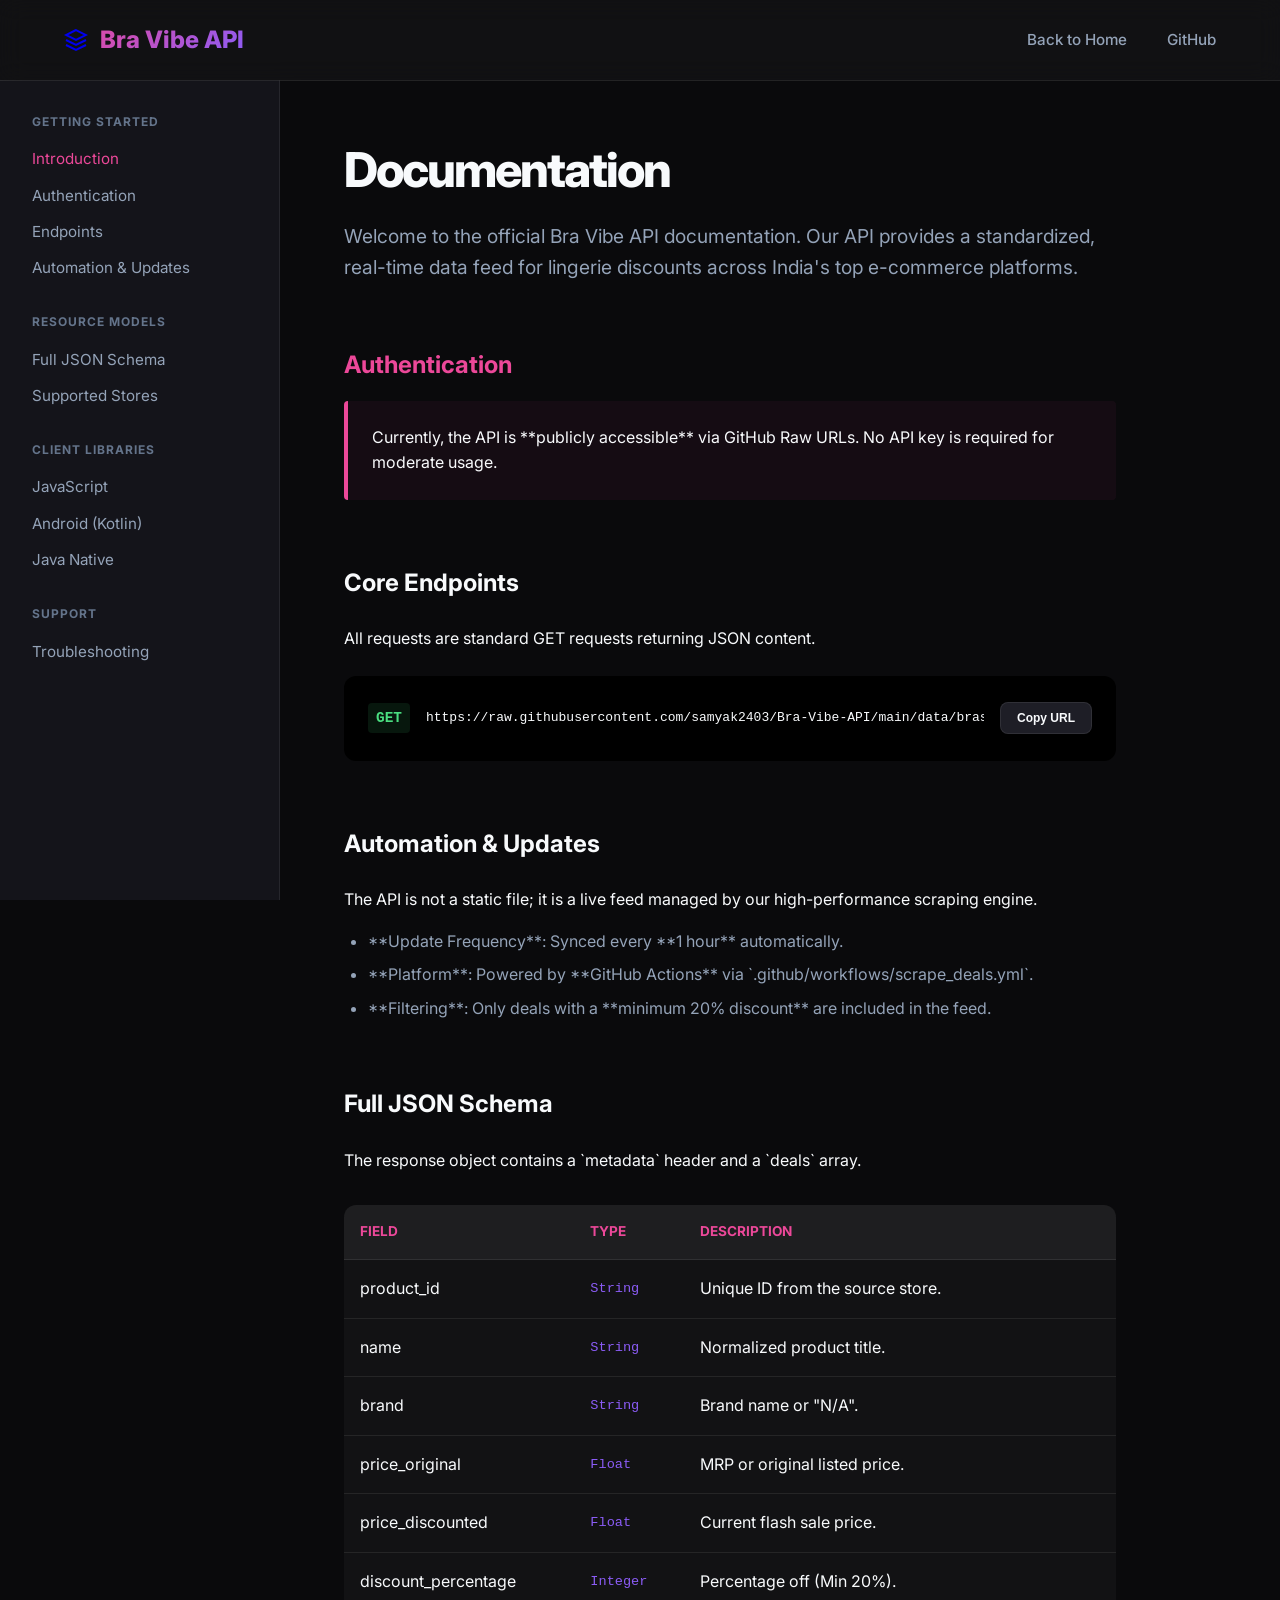
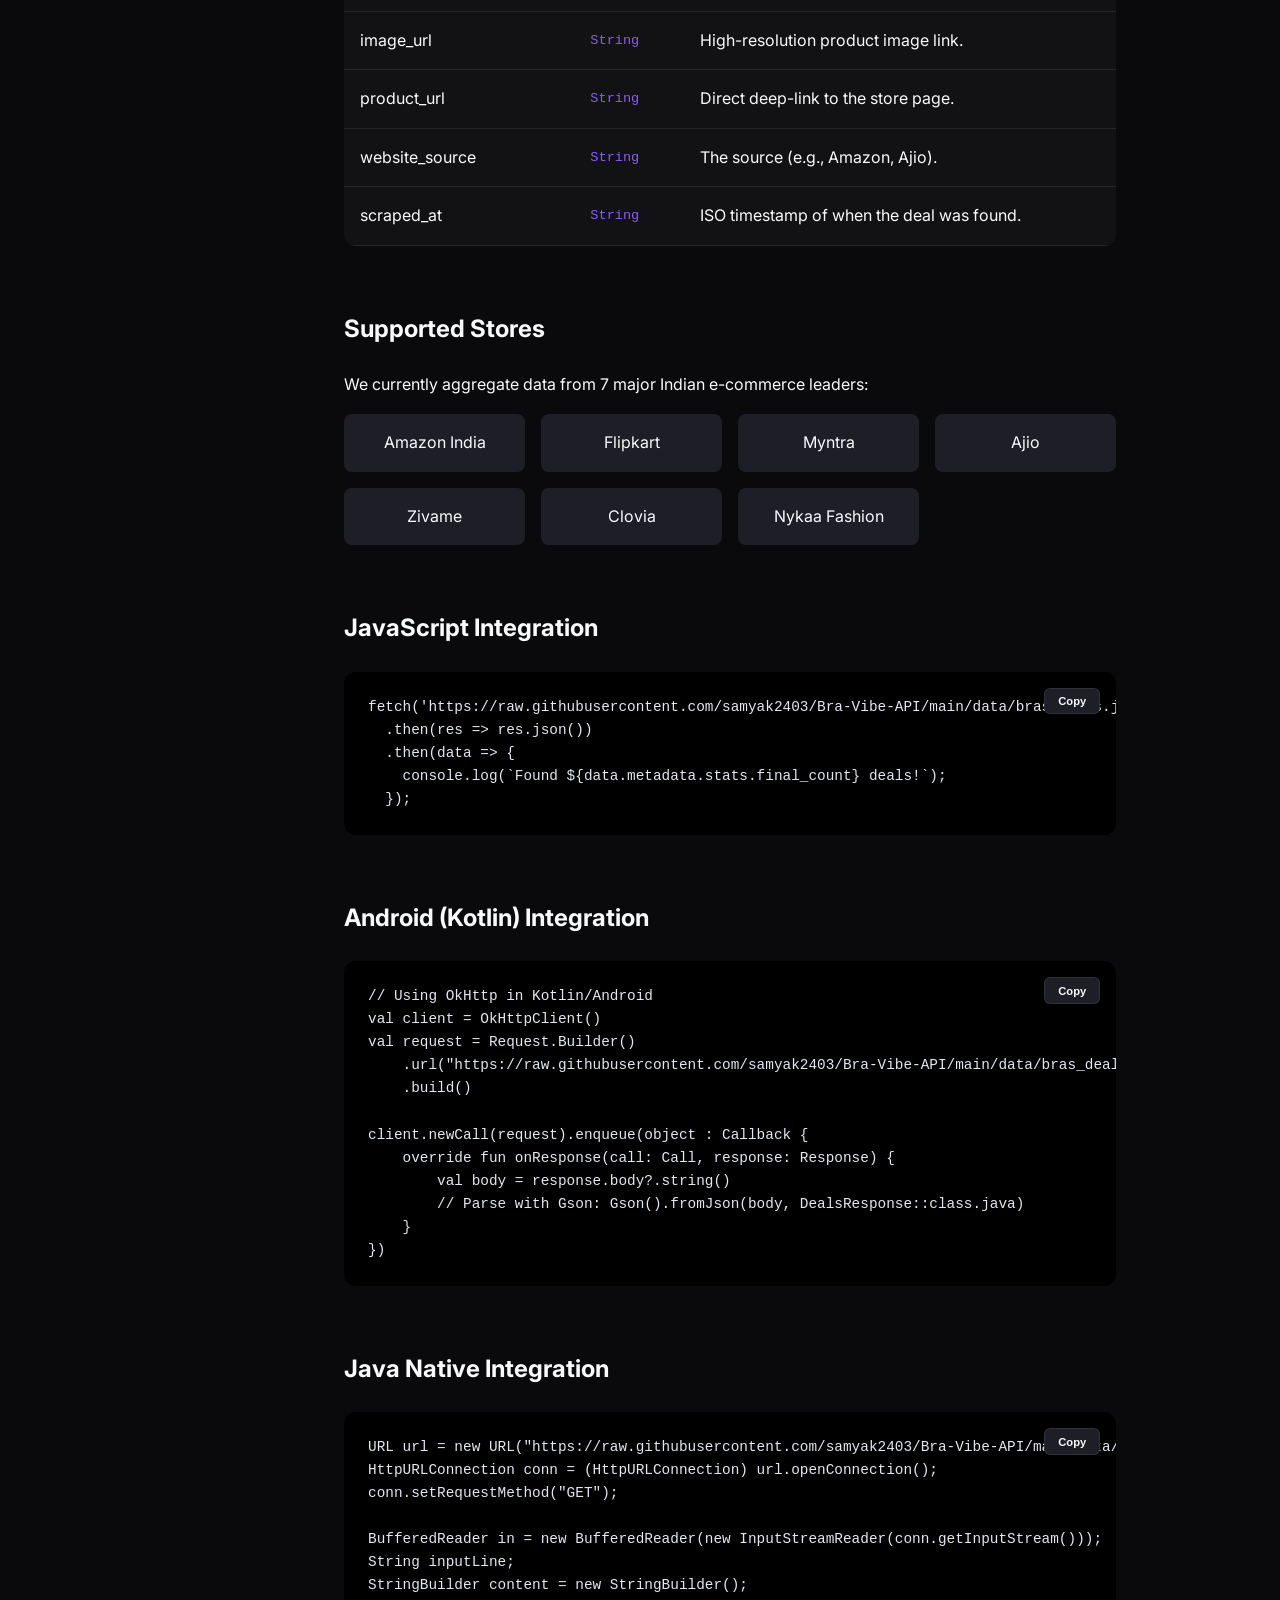
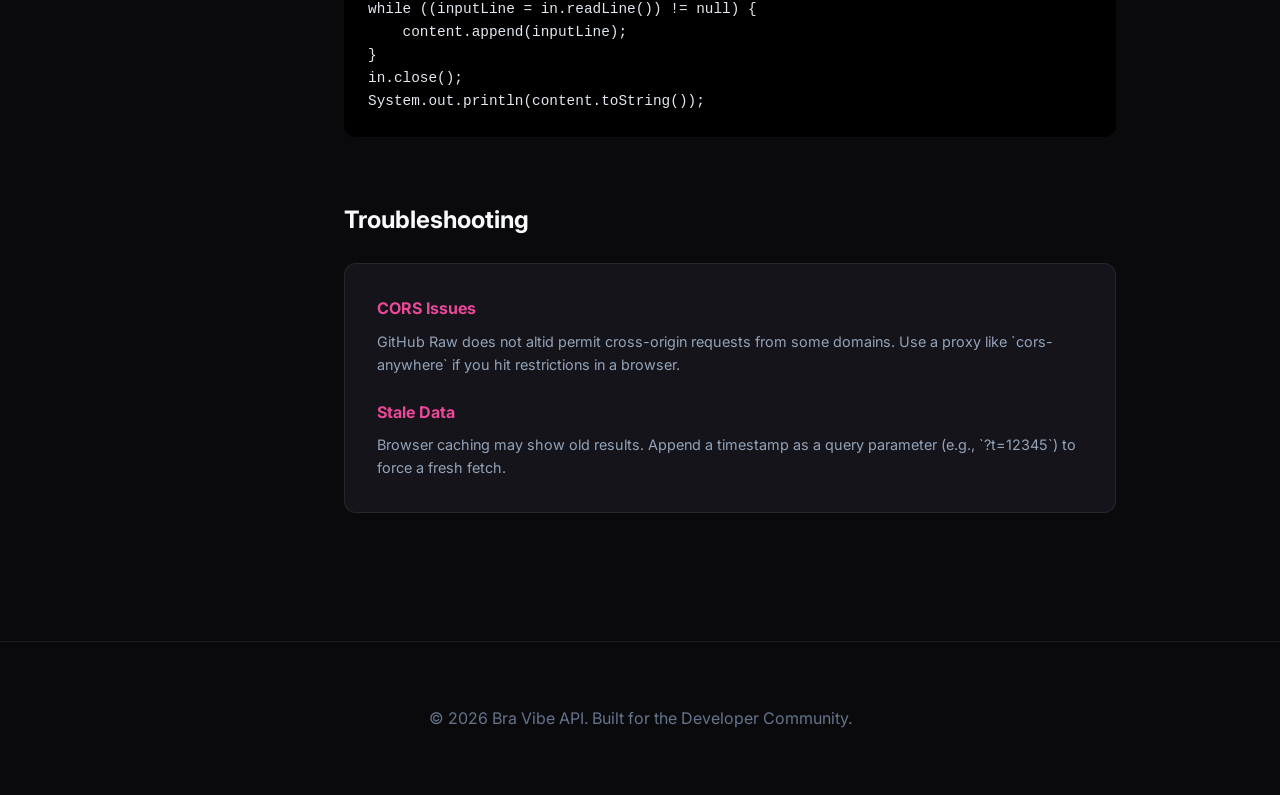
==== website/docs.html @ 84e599df "Final Polish: Refined Documentation UI with one-line endpoint and green GET badge" ====
<!DOCTYPE html>
<html lang="en">
<head>
    <meta charset="UTF-8">
    <meta name="viewport" content="width=device-width, initial-scale=1.0">
    <title>Documentation | Bra Vibe API</title>
    <link rel="stylesheet" href="style.css">
    <style>
        .docs-layout {
            display: grid;
            grid-template-columns: 280px 1fr;
            min-height: 100vh;
            padding-top: 80px;
        }
        aside {
            background: var(--bg-secondary);
            border-right: 1px solid var(--glass-border);
            padding: 2rem;
            position: sticky;
            top: 80px;
            height: calc(100vh - 80px);
            overflow-y: auto;
        }
        .docs-nav-group {
            margin-bottom: 2rem;
        }
        .docs-nav-title {
            font-size: 0.75rem;
            text-transform: uppercase;
            letter-spacing: 1px;
            color: var(--text-muted);
            font-weight: 700;
            margin-bottom: 1rem;
        }
        .docs-nav-link {
            display: block;
            color: var(--text-secondary);
            text-decoration: none;
            font-size: 0.95rem;
            margin-bottom: 0.75rem;
            transition: var(--trans);
        }
        .docs-nav-link:hover, .docs-nav-link.active {
            color: var(--accent-pink);
        }
        .docs-content {
            padding: 4rem;
            max-width: 900px;
        }
        table {
            width: 100%;
            border-collapse: collapse;
            margin: 2rem 0;
            background: var(--glass-bg);
            border-radius: 12px;
            overflow: hidden;
        }
        th, td {
            padding: 1rem;
            text-align: left;
            border-bottom: 1px solid var(--glass-border);
        }
        th {
            background: rgba(255, 255, 255, 0.05);
            color: var(--accent-pink);
            font-size: 0.85rem;
            text-transform: uppercase;
        }
        .param-type {
            color: var(--accent-purple);
            font-family: monospace;
            font-size: 0.85rem;
        }
        @media (max-width: 900px) {
            .docs-layout { grid-template-columns: 1fr; }
            aside { display: none; }
            .docs-content { padding: 2rem; }
        }
    </style>
</head>
<body>

    <!-- Navigation -->
    <nav>
        <div class="container">
            <a href="index.html" class="logo" style="text-decoration: none;">
                <svg class="icon" viewBox="0 0 24 24"><path d="M12 2L2 7l10 5 10-5-10-5zM2 17l10 5 10-5M2 12l10 5 10-5"/></svg>
                Bra Vibe API
            </a>
            <div class="nav-links">
                <a href="index.html">Back to Home</a>
                <a href="https://github.com/samyak2403/Bra-Vibe-API" target="_blank">GitHub</a>
            </div>
        </div>
    </nav>

    <div class="docs-layout">
        <!-- Sidebar Navigation -->
        <aside>
            <div class="docs-nav-group">
                <div class="docs-nav-title">Getting Started</div>
                <a href="#intro" class="docs-nav-link active">Introduction</a>
                <a href="#authentication" class="docs-nav-link">Authentication</a>
                <a href="#endpoints" class="docs-nav-link">Endpoints</a>
                <a href="#automation" class="docs-nav-link">Automation & Updates</a>
            </div>
            <div class="docs-nav-group">
                <div class="docs-nav-title">Resource Models</div>
                <a href="#schema" class="docs-nav-link">Full JSON Schema</a>
                <a href="#stores" class="docs-nav-link">Supported Stores</a>
            </div>
            <div class="docs-nav-group">
                <div class="docs-nav-title">Client Libraries</div>
                <a href="#javascript" class="docs-nav-link">JavaScript</a>
                <a href="#kotlin" class="docs-nav-link">Android (Kotlin)</a>
                <a href="#java" class="docs-nav-link">Java Native</a>
            </div>
            <div class="docs-nav-group">
                <div class="docs-nav-title">Support</div>
                <a href="#troubleshooting" class="docs-nav-link">Troubleshooting</a>
            </div>
        </aside>

        <!-- Main Content -->
        <main class="docs-content">
            <section id="intro" style="padding: 0; margin-bottom: 4rem;">
                <h1 style="font-size: 3rem; margin-bottom: 1.5rem;">Documentation</h1>
                <p style="font-size: 1.2rem; color: var(--text-secondary);">Welcome to the official Bra Vibe API documentation. Our API provides a standardized, real-time data feed for lingerie discounts across India's top e-commerce platforms.</p>
            </section>

            <section id="authentication" style="padding: 0; margin-bottom: 4rem;">
                <h2 style="color: var(--accent-pink); margin-bottom: 1rem;">Authentication</h2>
                <div style="background: rgba(236, 72, 153, 0.05); padding: 1.5rem; border-left: 4px solid var(--accent-pink); border-radius: 4px;">
                    Currently, the API is **publicly accessible** via GitHub Raw URLs. No API key is required for moderate usage.
                </div>
            </section>

            <section id="endpoints" style="padding: 0; margin-bottom: 4rem;">
                <h2 style="margin-bottom: 1.5rem;">Core Endpoints</h2>
                <p>All requests are standard GET requests returning JSON content.</p>
                <div class="code-block" style="display: flex; gap: 1rem; align-items: center; overflow-x: auto;">
                    <span style="color: #4ade80; font-weight: 800; font-family: monospace; font-size: 0.9rem; background: rgba(74, 222, 128, 0.1); padding: 0.2rem 0.5rem; border-radius: 4px; white-space: nowrap;">GET</span>
                    <code id="endpoint-url" style="flex-grow: 1; white-space: nowrap; overflow-x: auto; padding: 0.5rem 0;">https://raw.githubusercontent.com/samyak2403/Bra-Vibe-API/main/data/bras_deals.json</code>
                    <button class="btn" onclick="copyText('endpoint-url', this)" style="padding: 0.5rem 1rem; font-size: 0.75rem; background: var(--bg-accent); color: var(--text-primary); border: 1px solid var(--glass-border); border-radius: 8px; cursor: pointer; white-space: nowrap;">Copy URL</button>
                </div>
            </section>

            <section id="automation" style="padding: 0; margin-bottom: 4rem;">
                <h2 style="margin-bottom: 1.5rem;">Automation & Updates</h2>
                <p style="margin-bottom: 1rem;">The API is not a static file; it is a live feed managed by our high-performance scraping engine.</p>
                <ul style="color: var(--text-secondary); margin-left: 1.5rem;">
                    <li style="margin-bottom: 0.5rem;">**Update Frequency**: Synced every **1 hour** automatically.</li>
                    <li style="margin-bottom: 0.5rem;">**Platform**: Powered by **GitHub Actions** via `.github/workflows/scrape_deals.yml`.</li>
                    <li style="margin-bottom: 0.5rem;">**Filtering**: Only deals with a **minimum 20% discount** are included in the feed.</li>
                </ul>
            </section>

            <section id="schema" style="padding: 0; margin-bottom: 4rem;">
                <h2 style="margin-bottom: 1.5rem;">Full JSON Schema</h2>
                <p>The response object contains a `metadata` header and a `deals` array.</p>
                <table>
                    <thead>
                        <tr>
                            <th>Field</th>
                            <th>Type</th>
                            <th>Description</th>
                        </tr>
                    </thead>
                    <tbody>
                        <tr><td>product_id</td><td class="param-type">String</td><td>Unique ID from the source store.</td></tr>
                        <tr><td>name</td><td class="param-type">String</td><td>Normalized product title.</td></tr>
                        <tr><td>brand</td><td class="param-type">String</td><td>Brand name or "N/A".</td></tr>
                        <tr><td>price_original</td><td class="param-type">Float</td><td>MRP or original listed price.</td></tr>
                        <tr><td>price_discounted</td><td class="param-type">Float</td><td>Current flash sale price.</td></tr>
                        <tr><td>discount_percentage</td><td class="param-type">Integer</td><td>Percentage off (Min 20%).</td></tr>
                        <tr><td>image_url</td><td class="param-type">String</td><td>High-resolution product image link.</td></tr>
                        <tr><td>product_url</td><td class="param-type">String</td><td>Direct deep-link to the store page.</td></tr>
                        <tr><td>website_source</td><td class="param-type">String</td><td>The source (e.g., Amazon, Ajio).</td></tr>
                        <tr><td>scraped_at</td><td class="param-type">String</td><td>ISO timestamp of when the deal was found.</td></tr>
                    </tbody>
                </table>
            </section>

            <section id="stores" style="padding: 0; margin-bottom: 4rem;">
                <h2 style="margin-bottom: 1.5rem;">Supported Stores</h2>
                <p style="margin-bottom: 1rem;">We currently aggregate data from 7 major Indian e-commerce leaders:</p>
                <div style="display: grid; grid-template-columns: repeat(auto-fill, minmax(150px, 1fr)); gap: 1rem;">
                    <div style="background: var(--bg-accent); padding: 1rem; border-radius: 8px; text-align: center;">Amazon India</div>
                    <div style="background: var(--bg-accent); padding: 1rem; border-radius: 8px; text-align: center;">Flipkart</div>
                    <div style="background: var(--bg-accent); padding: 1rem; border-radius: 8px; text-align: center;">Myntra</div>
                    <div style="background: var(--bg-accent); padding: 1rem; border-radius: 8px; text-align: center;">Ajio</div>
                    <div style="background: var(--bg-accent); padding: 1rem; border-radius: 8px; text-align: center;">Zivame</div>
                    <div style="background: var(--bg-accent); padding: 1rem; border-radius: 8px; text-align: center;">Clovia</div>
                    <div style="background: var(--bg-accent); padding: 1rem; border-radius: 8px; text-align: center;">Nykaa Fashion</div>
                </div>
            </section>

            <section id="javascript" style="padding: 0; margin-bottom: 4rem;">
                <h2 style="margin-bottom: 1rem;">JavaScript Integration</h2>
                <div class="code-block" style="position: relative;">
                    <button class="btn" onclick="copyText('js-code', this)" style="position: absolute; top: 1rem; right: 1rem; padding: 0.4rem 0.8rem; font-size: 0.7rem; background: var(--bg-accent); color: var(--text-primary); border: 1px solid var(--glass-border); border-radius: 6px; cursor: pointer;">Copy</button>
<pre id="js-code">
fetch('https://raw.githubusercontent.com/samyak2403/Bra-Vibe-API/main/data/bras_deals.json')
  .then(res => res.json())
  .then(data => {
    console.log(`Found ${data.metadata.stats.final_count} deals!`);
  });
</pre>
                </div>
            </section>

            <section id="kotlin" style="padding: 0; margin-bottom: 4rem;">
                <h2 style="margin-bottom: 1rem;">Android (Kotlin) Integration</h2>
                <div class="code-block" style="position: relative;">
                    <button class="btn" onclick="copyText('kotlin-code', this)" style="position: absolute; top: 1rem; right: 1rem; padding: 0.4rem 0.8rem; font-size: 0.7rem; background: var(--bg-accent); color: var(--text-primary); border: 1px solid var(--glass-border); border-radius: 6px; cursor: pointer;">Copy</button>
<pre id="kotlin-code">
// Using OkHttp in Kotlin/Android
val client = OkHttpClient()
val request = Request.Builder()
    .url("https://raw.githubusercontent.com/samyak2403/Bra-Vibe-API/main/data/bras_deals.json")
    .build()

client.newCall(request).enqueue(object : Callback {
    override fun onResponse(call: Call, response: Response) {
        val body = response.body?.string()
        // Parse with Gson: Gson().fromJson(body, DealsResponse::class.java)
    }
})
</pre>
                </div>
            </section>

            <section id="java" style="padding: 0; margin-bottom: 4rem;">
                <h2 style="margin-bottom: 1rem;">Java Native Integration</h2>
                <div class="code-block" style="position: relative;">
                    <button class="btn" onclick="copyText('java-code', this)" style="position: absolute; top: 1rem; right: 1rem; padding: 0.4rem 0.8rem; font-size: 0.7rem; background: var(--bg-accent); color: var(--text-primary); border: 1px solid var(--glass-border); border-radius: 6px; cursor: pointer;">Copy</button>
<pre id="java-code">
URL url = new URL("https://raw.githubusercontent.com/samyak2403/Bra-Vibe-API/main/data/bras_deals.json");
HttpURLConnection conn = (HttpURLConnection) url.openConnection();
conn.setRequestMethod("GET");

BufferedReader in = new BufferedReader(new InputStreamReader(conn.getInputStream()));
String inputLine;
StringBuilder content = new StringBuilder();
while ((inputLine = in.readLine()) != null) {
    content.append(inputLine);
}
in.close();
System.out.println(content.toString());
</pre>
                </div>
            </section>

            <section id="troubleshooting" style="padding: 0; margin-bottom: 4rem;">
                <h2 style="margin-bottom: 1.5rem;">Troubleshooting</h2>
                <div style="background: var(--bg-secondary); border: 1px solid var(--glass-border); padding: 2rem; border-radius: 12px;">
                    <div style="margin-bottom: 1.5rem;">
                        <h4 style="color: var(--accent-pink); margin-bottom: 0.5rem;">CORS Issues</h4>
                        <p style="color: var(--text-secondary); font-size: 0.9rem;">GitHub Raw does not altid permit cross-origin requests from some domains. Use a proxy like `cors-anywhere` if you hit restrictions in a browser.</p>
                    </div>
                    <div>
                        <h4 style="color: var(--accent-pink); margin-bottom: 0.5rem;">Stale Data</h4>
                        <p style="color: var(--text-secondary); font-size: 0.9rem;">Browser caching may show old results. Append a timestamp as a query parameter (e.g., `?t=12345`) to force a fresh fetch.</p>
                    </div>
                </div>
            </section>
        </main>
    </div>

    <footer>
        <div class="container">
            <p>&copy; 2026 Bra Vibe API. Built for the Developer Community.</p>
        </div>
    </footer>

    <script>
        // Use IntersectionObserver for ScrollSpy
        const navLinks = document.querySelectorAll('.docs-nav-link');
        const sections = document.querySelectorAll('main section');

        const observerOptions = {
            root: null,
            rootMargin: '-10% 0px -80% 0px', // Detect when section is near top
            threshold: 0
        };

        const observer = new IntersectionObserver((entries) => {
            entries.forEach(entry => {
                if (entry.isIntersecting) {
                    const id = entry.target.getAttribute('id');
                    
                    navLinks.forEach(link => {
                        link.classList.remove('active');
                        if (link.getAttribute('href') === `#${id}`) {
                            link.classList.add('active');
                        }
                    });
                }
            });
        }, observerOptions);

        sections.forEach(section => observer.observe(section));

        // Copy Feature
        function copyText(elementId, btn) {
            const text = document.getElementById(elementId).innerText;
            navigator.clipboard.writeText(text).then(() => {
                const originalText = btn.innerText;
                btn.innerText = 'Copied!';
                btn.style.color = 'var(--accent-pink)';
                btn.style.borderColor = 'var(--accent-pink)';
                setTimeout(() => {
                    btn.innerText = originalText;
                    btn.style.color = 'var(--text-primary)';
                    btn.style.borderColor = 'var(--glass-border)';
                }, 2000);
            });
        }

        // Disable the tab-switching display:none logic to allow standard scrolling docs
        function showSnippet(lang) {
            // Smooth scroll to the specific integration section
            const target = document.getElementById(lang);
            if (target) {
                target.scrollIntoView({ behavior: 'smooth', block: 'start' });
            }
        }
    </script>
</body>
</html>
---- website/style.css ----
@import url('https://fonts.googleapis.com/css2?family=Inter:wght@300;400;500;600;700;800&display=swap');

:root {
    --bg-main: #0a0a0c;
    --bg-secondary: #14141a;
    --bg-accent: #1e1e26;
    --accent-pink: #ec4899;
    --accent-purple: #8b5cf6;
    --text-primary: #f8fafc;
    --text-secondary: #94a3b8;
    --text-muted: #64748b;
    --glass-bg: rgba(255, 255, 255, 0.03);
    --glass-border: rgba(255, 255, 255, 0.08);
    --card-shadow: 0 10px 30px -10px rgba(0, 0, 0, 0.5);
    --trans: all 0.3s cubic-bezier(0.4, 0, 0.2, 1);
}

* {
    margin: 0;
    padding: 0;
    box-sizing: border-box;
    scroll-behavior: smooth;
}

body {
    background-color: var(--bg-main);
    color: var(--text-primary);
    font-family: 'Inter', -apple-system, sans-serif;
    line-height: 1.6;
    overflow-x: hidden;
}

/* --- Layout --- */
.container {
    max-width: 1200px;
    margin: 0 auto;
    padding: 0 1.5rem;
}

section {
    padding: 6rem 0;
}

/* --- Navigation --- */
nav {
    position: fixed;
    top: 0;
    width: 100%;
    backdrop-filter: blur(12px);
    background: var(--glass-bg);
    border-bottom: 1px solid var(--glass-border);
    z-index: 1000;
}

nav .container {
    height: 80px;
    display: flex;
    justify-content: space-between;
    align-items: center;
}

.logo {
    display: flex;
    align-items: center;
    gap: 0.75rem;
    font-weight: 800;
    font-size: 1.5rem;
    background: linear-gradient(135deg, var(--accent-pink), var(--accent-purple));
    -webkit-background-clip: text;
    background-clip: text;
    -webkit-text-fill-color: transparent;
}

.nav-links {
    display: flex;
    gap: 2.5rem;
}

.nav-links a {
    color: var(--text-secondary);
    text-decoration: none;
    font-weight: 500;
    font-size: 0.95rem;
    transition: var(--trans);
}

.nav-links a:hover {
    color: var(--accent-pink);
}

/* --- Hero --- */
.hero {
    min-height: 90vh;
    display: flex;
    align-items: center;
    background: radial-gradient(circle at 10% 20%, rgba(236, 72, 153, 0.1) 0%, transparent 40%),
                radial-gradient(circle at 90% 80%, rgba(139, 92, 246, 0.1) 0%, transparent 40%);
}

.hero-inner {
    max-width: 800px;
    margin: 0 auto;
    text-align: center;
}

h1 {
    font-size: 4.5rem;
    font-weight: 800;
    letter-spacing: -2px;
    line-height: 1.1;
    margin-bottom: 1.5rem;
}

.gradient-text {
    background: linear-gradient(90deg, #f472b6, #a78bfa, #f472b6);
    background-size: 200% auto;
    -webkit-background-clip: text;
    background-clip: text;
    -webkit-text-fill-color: transparent;
    animation: shine 3s linear infinite;
}

@keyframes shine {
    to { background-position: 200% center; }
}

.hero p {
    font-size: 1.25rem;
    color: var(--text-secondary);
    margin-bottom: 3rem;
    max-width: 600px;
    margin-left: auto;
    margin-right: auto;
}

.btn {
    display: inline-flex;
    align-items: center;
    padding: 1rem 2.5rem;
    border-radius: 99px;
    font-weight: 600;
    text-decoration: none;
    transition: var(--trans);
    cursor: pointer;
}

.btn-primary {
    background: linear-gradient(135deg, var(--accent-pink), var(--accent-purple));
    color: white;
    border: none;
    box-shadow: 0 10px 20px -5px rgba(236, 72, 153, 0.3);
}

.btn-primary:hover {
    transform: translateY(-3px);
    box-shadow: 0 15px 30px -5px rgba(236, 72, 153, 0.4);
}

/* --- Product Cards --- */
.deals-grid {
    display: grid;
    grid-template-columns: repeat(auto-fill, minmax(280px, 1fr));
    gap: 2rem;
}

.product-card {
    background: var(--bg-secondary);
    border: 1px solid var(--glass-border);
    border-radius: 20px;
    overflow: hidden;
    transition: var(--trans);
    position: relative;
}

.product-card:hover {
    transform: translateY(-8px);
    border-color: rgba(236, 72, 153, 0.3);
}

.card-img {
    width: 100%;
    aspect-ratio: 4/5;
    object-fit: cover;
    background: var(--bg-accent);
}

.card-content {
    padding: 1.5rem;
}

.brand-badge {
    display: inline-block;
    padding: 0.25rem 0.75rem;
    background: rgba(139, 92, 246, 0.1);
    color: var(--accent-purple);
    border-radius: 99px;
    font-size: 0.7rem;
    font-weight: 700;
    text-transform: uppercase;
    margin-bottom: 0.75rem;
}

.product-name {
    font-size: 1.1rem;
    font-weight: 600;
    margin-bottom: 1rem;
    display: -webkit-box;
    -webkit-line-clamp: 2;
    line-clamp: 2;
    -webkit-box-orient: vertical;
    overflow: hidden;
}

.price-row {
    display: flex;
    align-items: center;
    gap: 1rem;
}

.price-now {
    font-size: 1.4rem;
    font-weight: 800;
    color: var(--accent-pink);
}

.price-old {
    color: var(--text-muted);
    text-decoration: line-through;
    font-size: 0.95rem;
}

.discount-tag {
    position: absolute;
    top: 1rem;
    right: 1rem;
    background: var(--accent-pink);
    color: white;
    padding: 0.4rem 0.8rem;
    border-radius: 10px;
    font-weight: 800;
    font-size: 0.85rem;
}

/* --- Documentation --- */
.docs-container {
    background: var(--bg-secondary);
    border-radius: 24px;
    padding: 4rem;
    border: 1px solid var(--glass-border);
}

.code-block {
    background: #000;
    padding: 1.5rem;
    border-radius: 12px;
    position: relative;
    margin: 1.5rem 0;
    overflow-x: auto;
}

pre {
    color: #e2e8f0;
    font-family: 'Consolas', 'Monaco', monospace;
    font-size: 0.9rem;
}

.lang-tab {
    display: flex;
    gap: 1rem;
    margin-bottom: 1rem;
}

.tab {
    padding: 0.5rem 1rem;
    border-radius: 8px;
    background: var(--bg-accent);
    color: var(--text-secondary);
    cursor: pointer;
    font-size: 0.85rem;
    transition: var(--trans);
}

.tab.active {
    background: var(--accent-pink);
    color: white;
}

/* --- Icons --- */
.icon {
    width: 24px;
    height: 24px;
    stroke: currentColor;
    stroke-width: 2;
    fill: none;
}

/* --- Footer --- */
footer {
    padding: 4rem 0;
    border-top: 1px solid var(--glass-border);
    color: var(--text-muted);
    text-align: center;
}

/* --- Responsiveness --- */
@media (max-width: 768px) {
    h1 { font-size: 2.5rem; }
    .hero p { font-size: 1.1rem; }
    .nav-links { display: none; }
    .docs-container { padding: 2rem; }
}
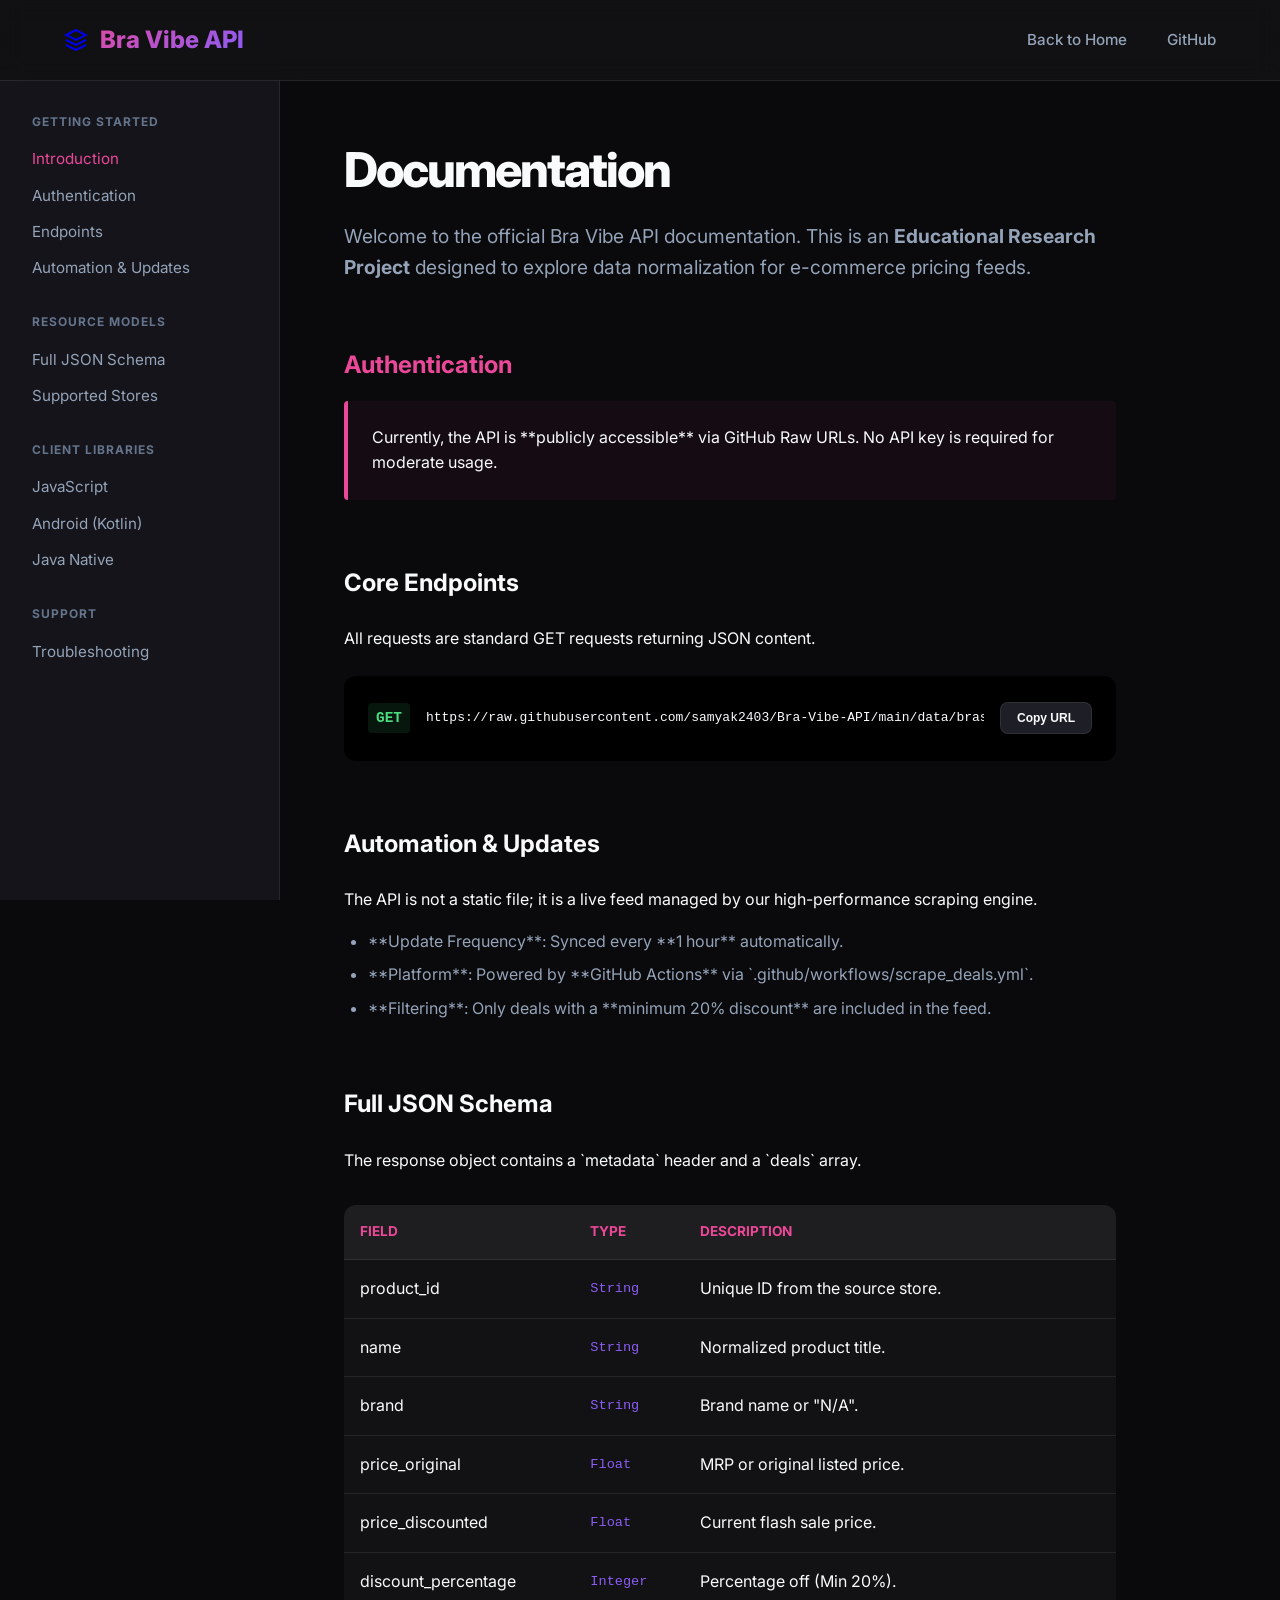
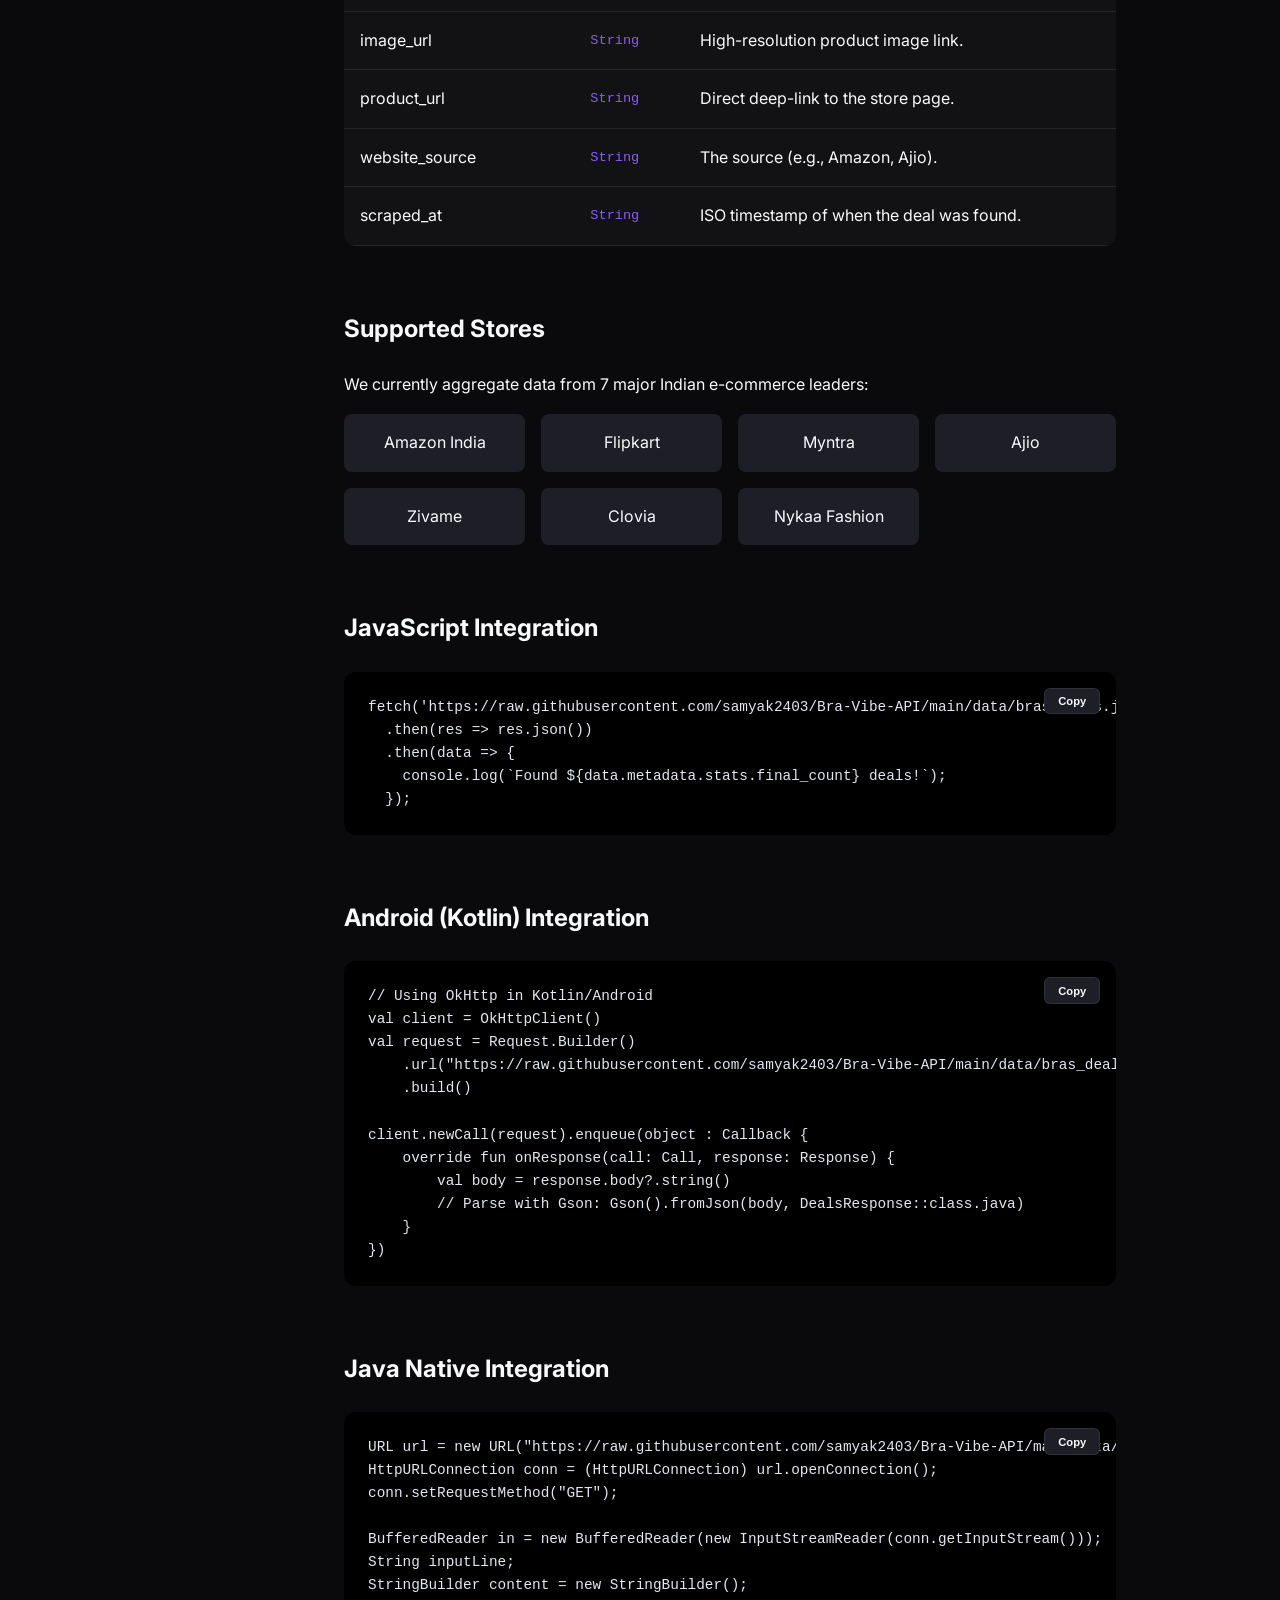
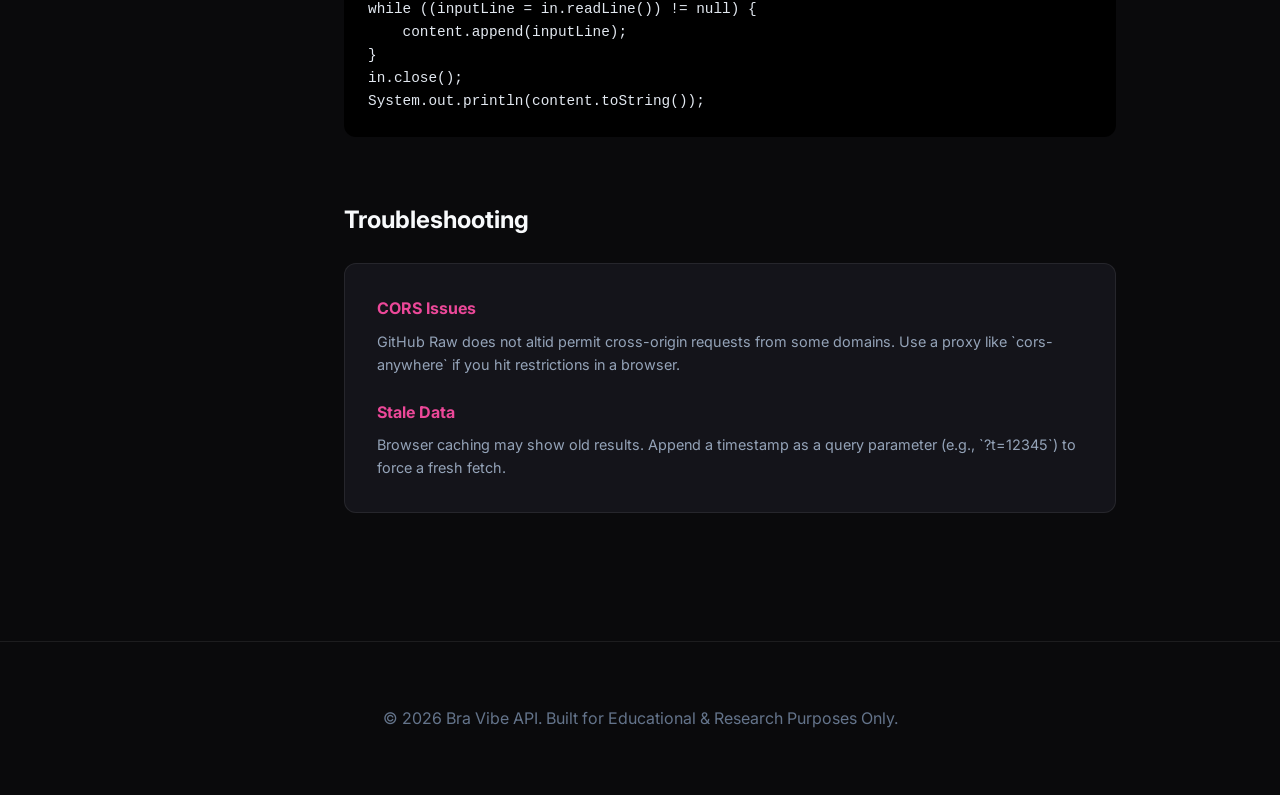
==== commit 872f7180: "Security/Compliance Fix: Added 'Educational Purposes Only' disclaimers to README, home page, and doc" ====
--- a/website/docs.html
+++ b/website/docs.html
@@ -3,7 +3,9 @@
 <head>
     <meta charset="UTF-8">
     <meta name="viewport" content="width=device-width, initial-scale=1.0">
-    <title>Documentation | Bra Vibe API</title>
+    <title>API Documentation | Bra Vibe API</title>
+    <meta name="description" content="Technical documentation for the Bra Vibe API - An Open Source tool for e-commerce data research.">
+    <meta name="author" content="samyak2403">
     <link rel="stylesheet" href="style.css">
     <style>
         .docs-layout {
@@ -125,7 +127,7 @@
         <main class="docs-content">
             <section id="intro" style="padding: 0; margin-bottom: 4rem;">
                 <h1 style="font-size: 3rem; margin-bottom: 1.5rem;">Documentation</h1>
-                <p style="font-size: 1.2rem; color: var(--text-secondary);">Welcome to the official Bra Vibe API documentation. Our API provides a standardized, real-time data feed for lingerie discounts across India's top e-commerce platforms.</p>
+                <p style="font-size: 1.2rem; color: var(--text-secondary);">Welcome to the official Bra Vibe API documentation. This is an <strong>Educational Research Project</strong> designed to explore data normalization for e-commerce pricing feeds.</p>
             </section>
 
             <section id="authentication" style="padding: 0; margin-bottom: 4rem;">
@@ -269,7 +271,7 @@
 
     <footer>
         <div class="container">
-            <p>&copy; 2026 Bra Vibe API. Built for the Developer Community.</p>
+            <p>&copy; 2026 Bra Vibe API. Built for Educational & Research Purposes Only.</p>
         </div>
     </footer>
 
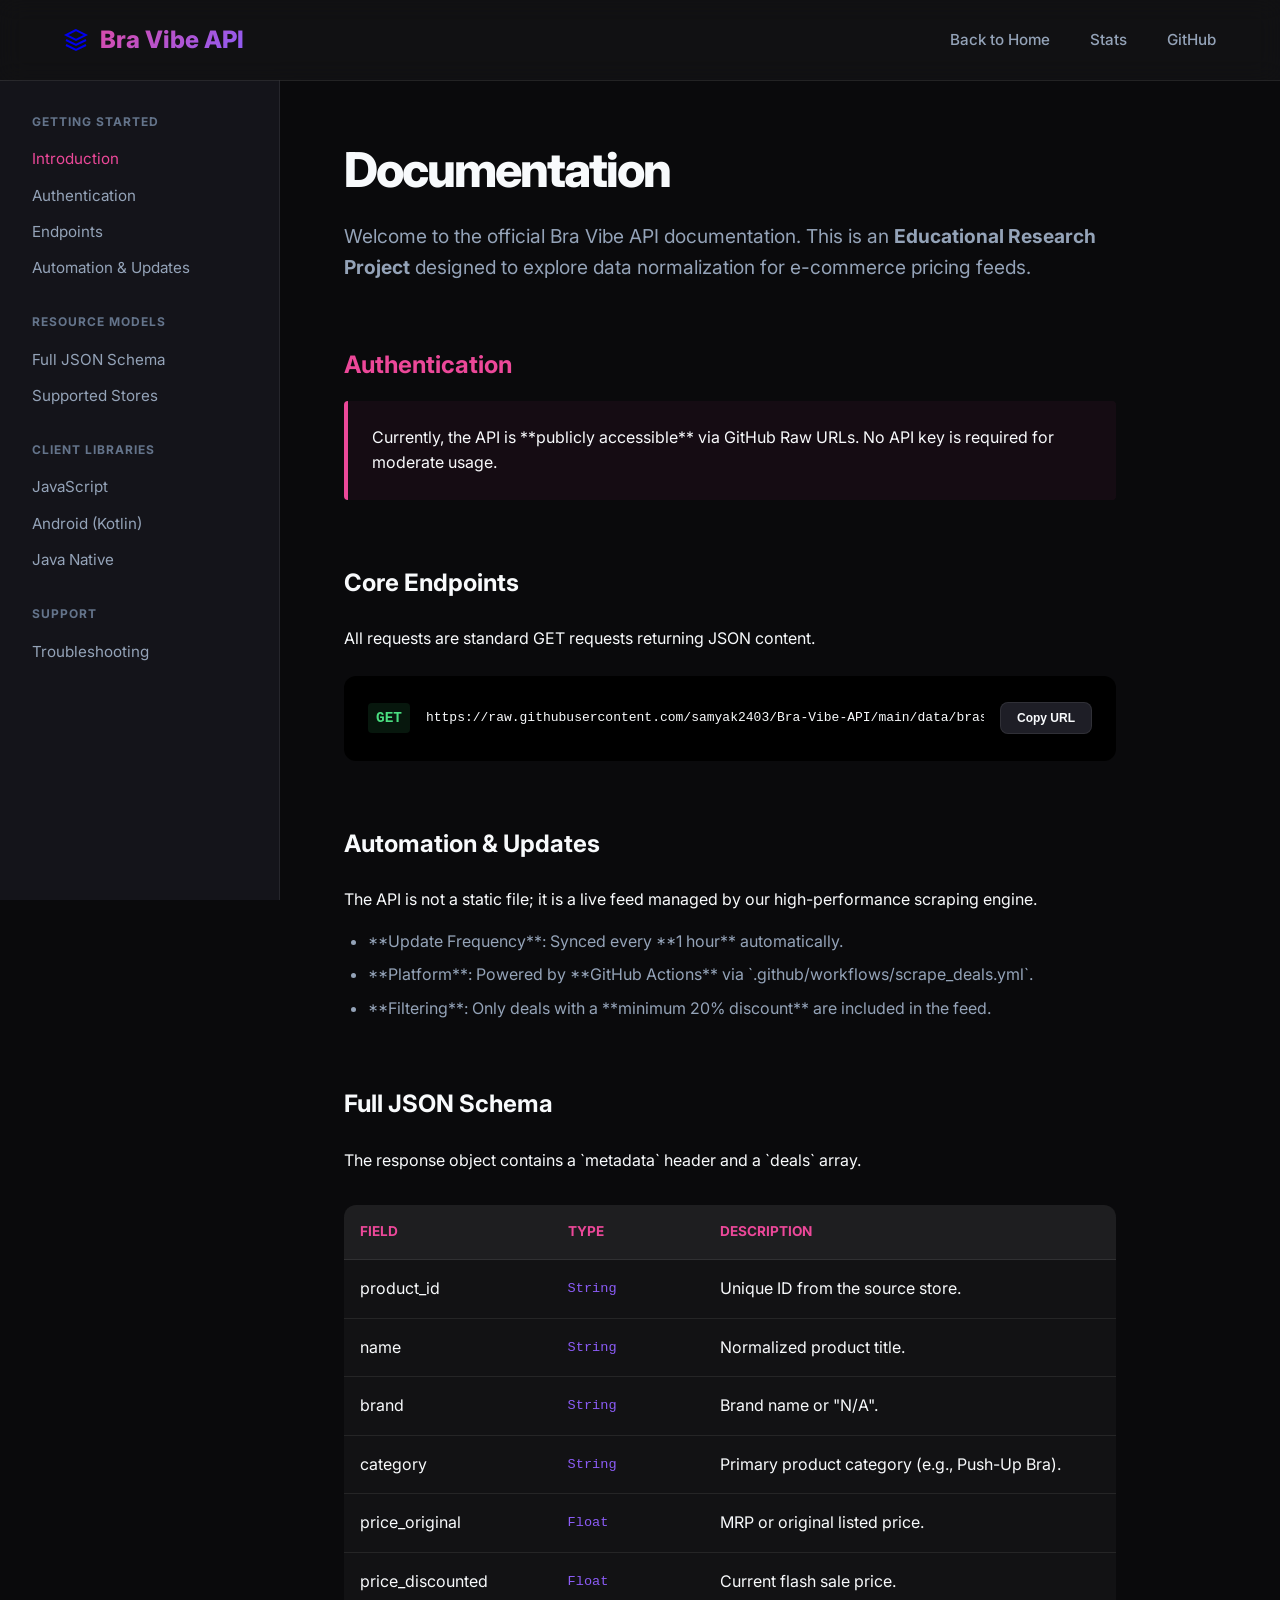
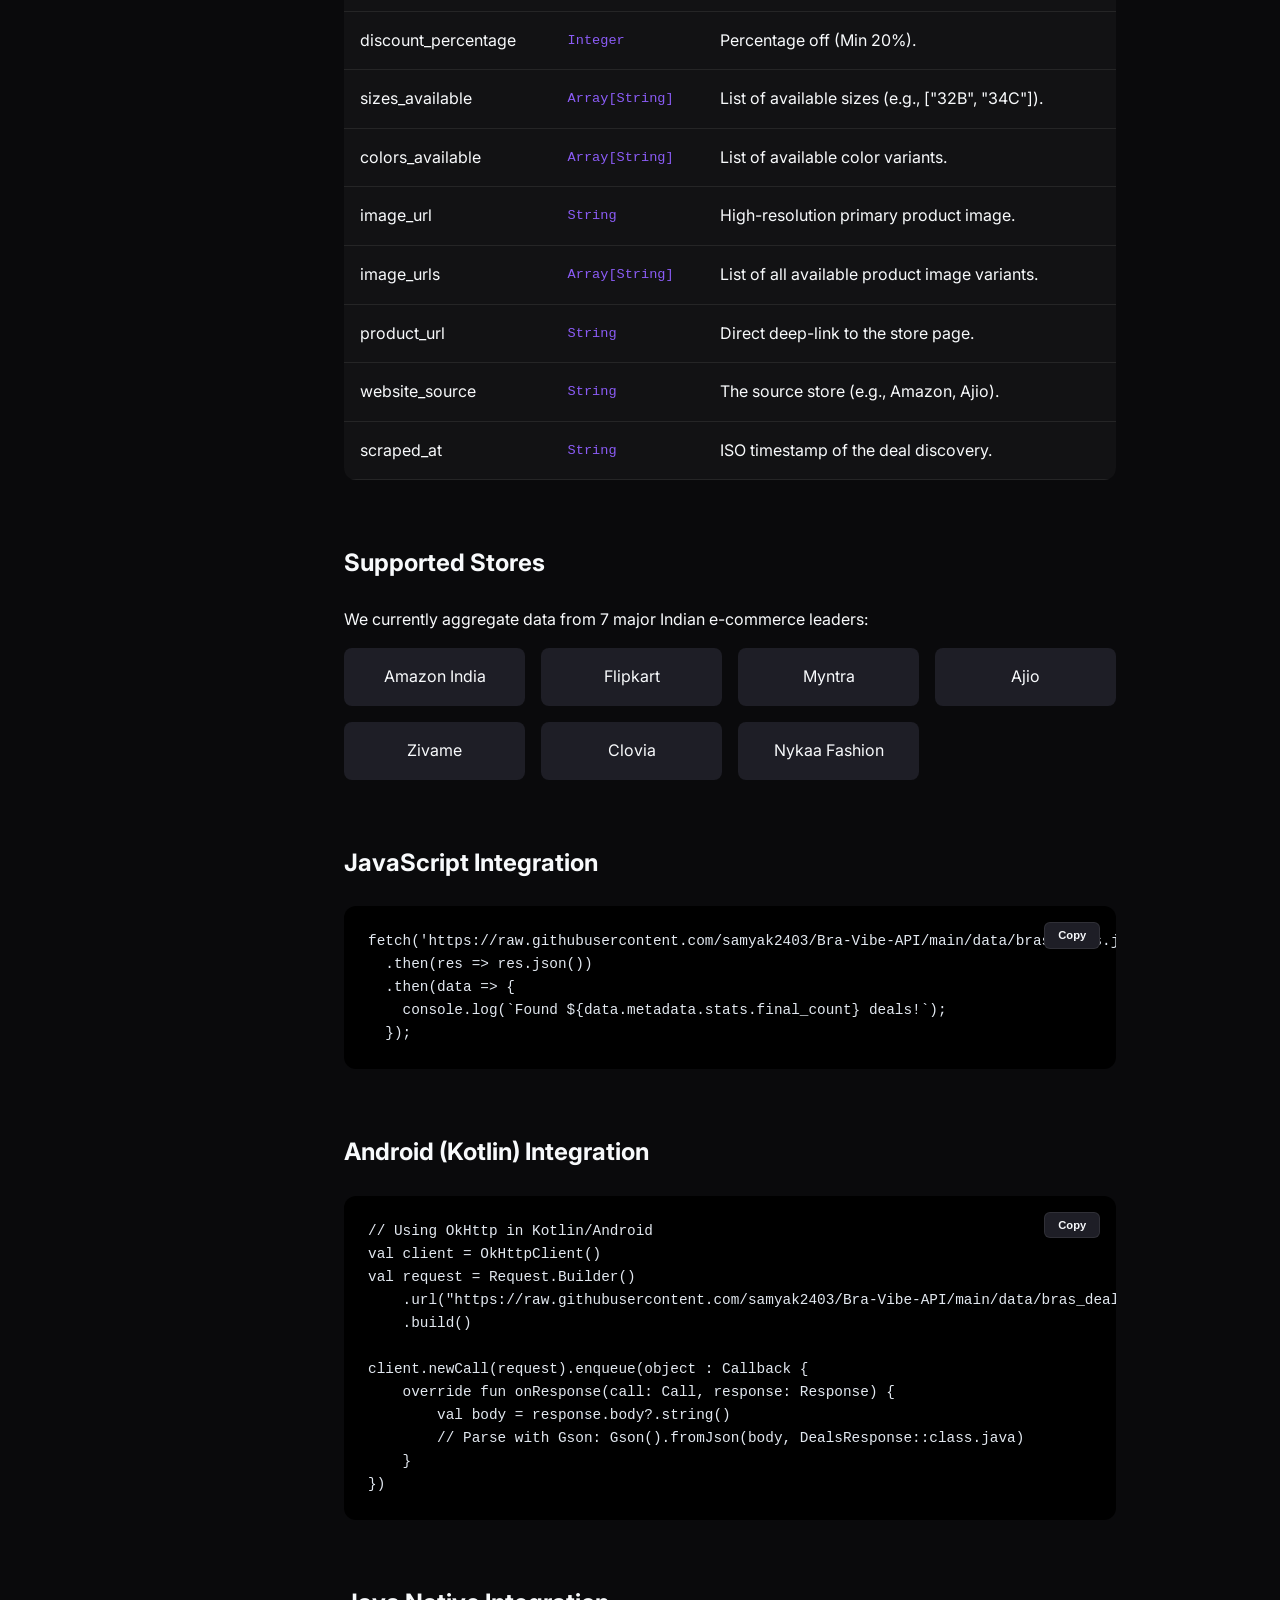
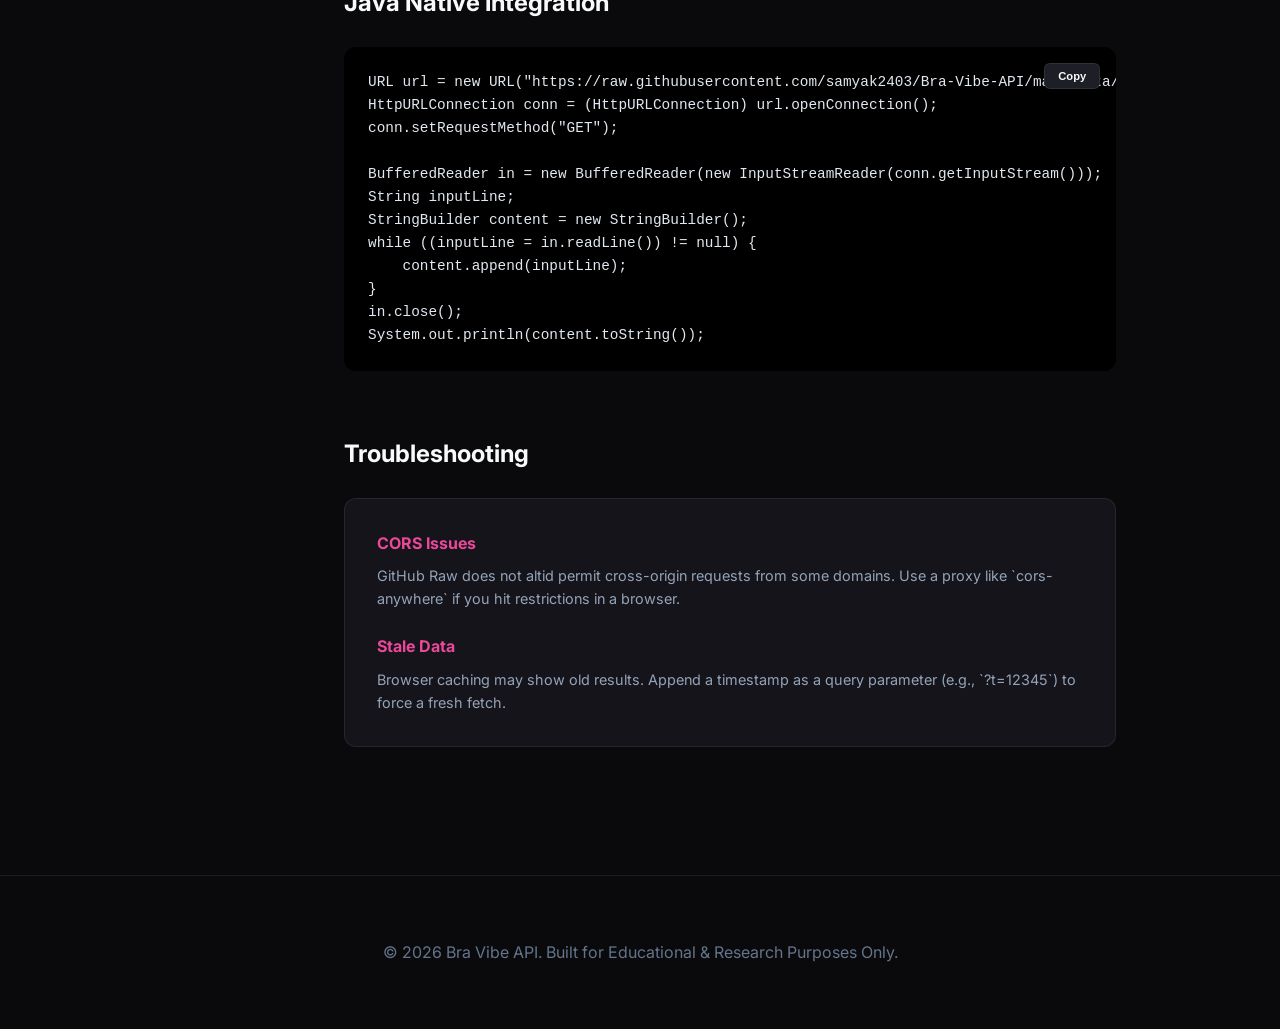
==== commit 02bfcc59: "Update website with stats dashboard and refreshed bra deal data" ====
--- a/website/docs.html
+++ b/website/docs.html
@@ -6,6 +6,7 @@
     <title>API Documentation | Bra Vibe API</title>
     <meta name="description" content="Technical documentation for the Bra Vibe API - An Open Source tool for e-commerce data research.">
     <meta name="author" content="samyak2403">
+    <meta name="keywords" content="Lingerie API, Bra Discounts, India E-commerce API, Bra Vibe API, Scraping Data">
     <link rel="stylesheet" href="style.css">
     <style>
         .docs-layout {
@@ -91,6 +92,7 @@
             </a>
             <div class="nav-links">
                 <a href="index.html">Back to Home</a>
+                <a href="stats.html">Stats</a>
                 <a href="https://github.com/samyak2403/Bra-Vibe-API" target="_blank">GitHub</a>
             </div>
         </div>
@@ -172,13 +174,17 @@
                         <tr><td>product_id</td><td class="param-type">String</td><td>Unique ID from the source store.</td></tr>
                         <tr><td>name</td><td class="param-type">String</td><td>Normalized product title.</td></tr>
                         <tr><td>brand</td><td class="param-type">String</td><td>Brand name or "N/A".</td></tr>
+                        <tr><td>category</td><td class="param-type">String</td><td>Primary product category (e.g., Push-Up Bra).</td></tr>
                         <tr><td>price_original</td><td class="param-type">Float</td><td>MRP or original listed price.</td></tr>
                         <tr><td>price_discounted</td><td class="param-type">Float</td><td>Current flash sale price.</td></tr>
                         <tr><td>discount_percentage</td><td class="param-type">Integer</td><td>Percentage off (Min 20%).</td></tr>
-                        <tr><td>image_url</td><td class="param-type">String</td><td>High-resolution product image link.</td></tr>
+                        <tr><td>sizes_available</td><td class="param-type">Array[String]</td><td>List of available sizes (e.g., ["32B", "34C"]).</td></tr>
+                        <tr><td>colors_available</td><td class="param-type">Array[String]</td><td>List of available color variants.</td></tr>
+                        <tr><td>image_url</td><td class="param-type">String</td><td>High-resolution primary product image.</td></tr>
+                        <tr><td>image_urls</td><td class="param-type">Array[String]</td><td>List of all available product image variants.</td></tr>
                         <tr><td>product_url</td><td class="param-type">String</td><td>Direct deep-link to the store page.</td></tr>
-                        <tr><td>website_source</td><td class="param-type">String</td><td>The source (e.g., Amazon, Ajio).</td></tr>
-                        <tr><td>scraped_at</td><td class="param-type">String</td><td>ISO timestamp of when the deal was found.</td></tr>
+                        <tr><td>website_source</td><td class="param-type">String</td><td>The source store (e.g., Amazon, Ajio).</td></tr>
+                        <tr><td>scraped_at</td><td class="param-type">String</td><td>ISO timestamp of the deal discovery.</td></tr>
                     </tbody>
                 </table>
             </section>
--- a/website/style.css
+++ b/website/style.css
@@ -182,6 +182,49 @@
     aspect-ratio: 4/5;
     object-fit: cover;
     background: var(--bg-accent);
+    display: block; /* Avoid inline spacing */
+}
+
+/* Image Dot Indicators */
+.image-dots-container {
+    position: absolute;
+    bottom: 12px;
+    left: 50%;
+    transform: translateX(-50%);
+    display: flex;
+    gap: 6px;
+    z-index: 10;
+    padding: 6px 10px;
+    background: rgba(0, 0, 0, 0.3);
+    backdrop-filter: blur(8px);
+    border-radius: 20px;
+    border: 1px solid rgba(255, 255, 255, 0.1);
+    opacity: 0;
+    transition: var(--trans);
+}
+
+.product-card:hover .image-dots-container {
+    opacity: 1;
+}
+
+.image-dot {
+    width: 6px;
+    height: 6px;
+    border-radius: 50%;
+    background: rgba(255, 255, 255, 0.4);
+    cursor: pointer;
+    transition: var(--trans);
+}
+
+.image-dot:hover {
+    background: rgba(255, 255, 255, 0.8);
+    transform: scale(1.2);
+}
+
+.image-dot.active {
+    background: var(--accent-pink);
+    width: 14px;
+    border-radius: 4px;
 }
 
 .card-content {
